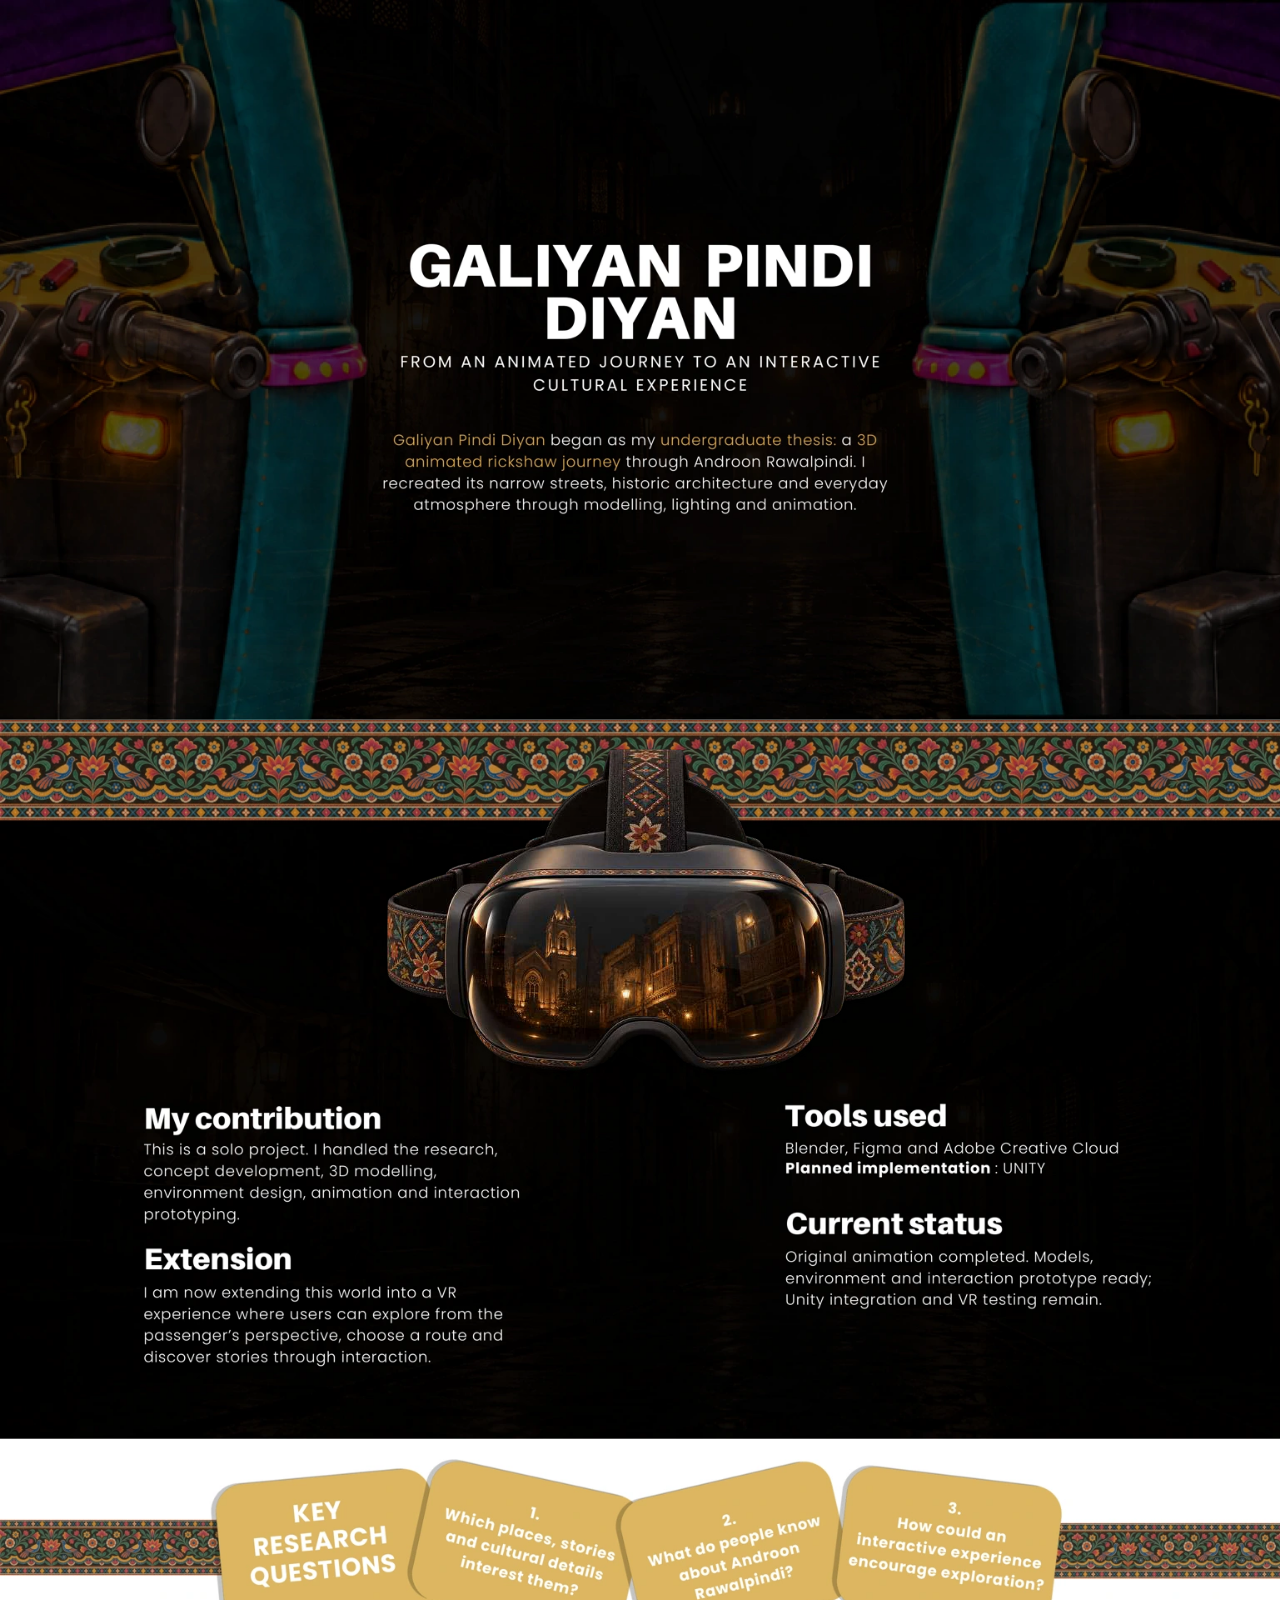
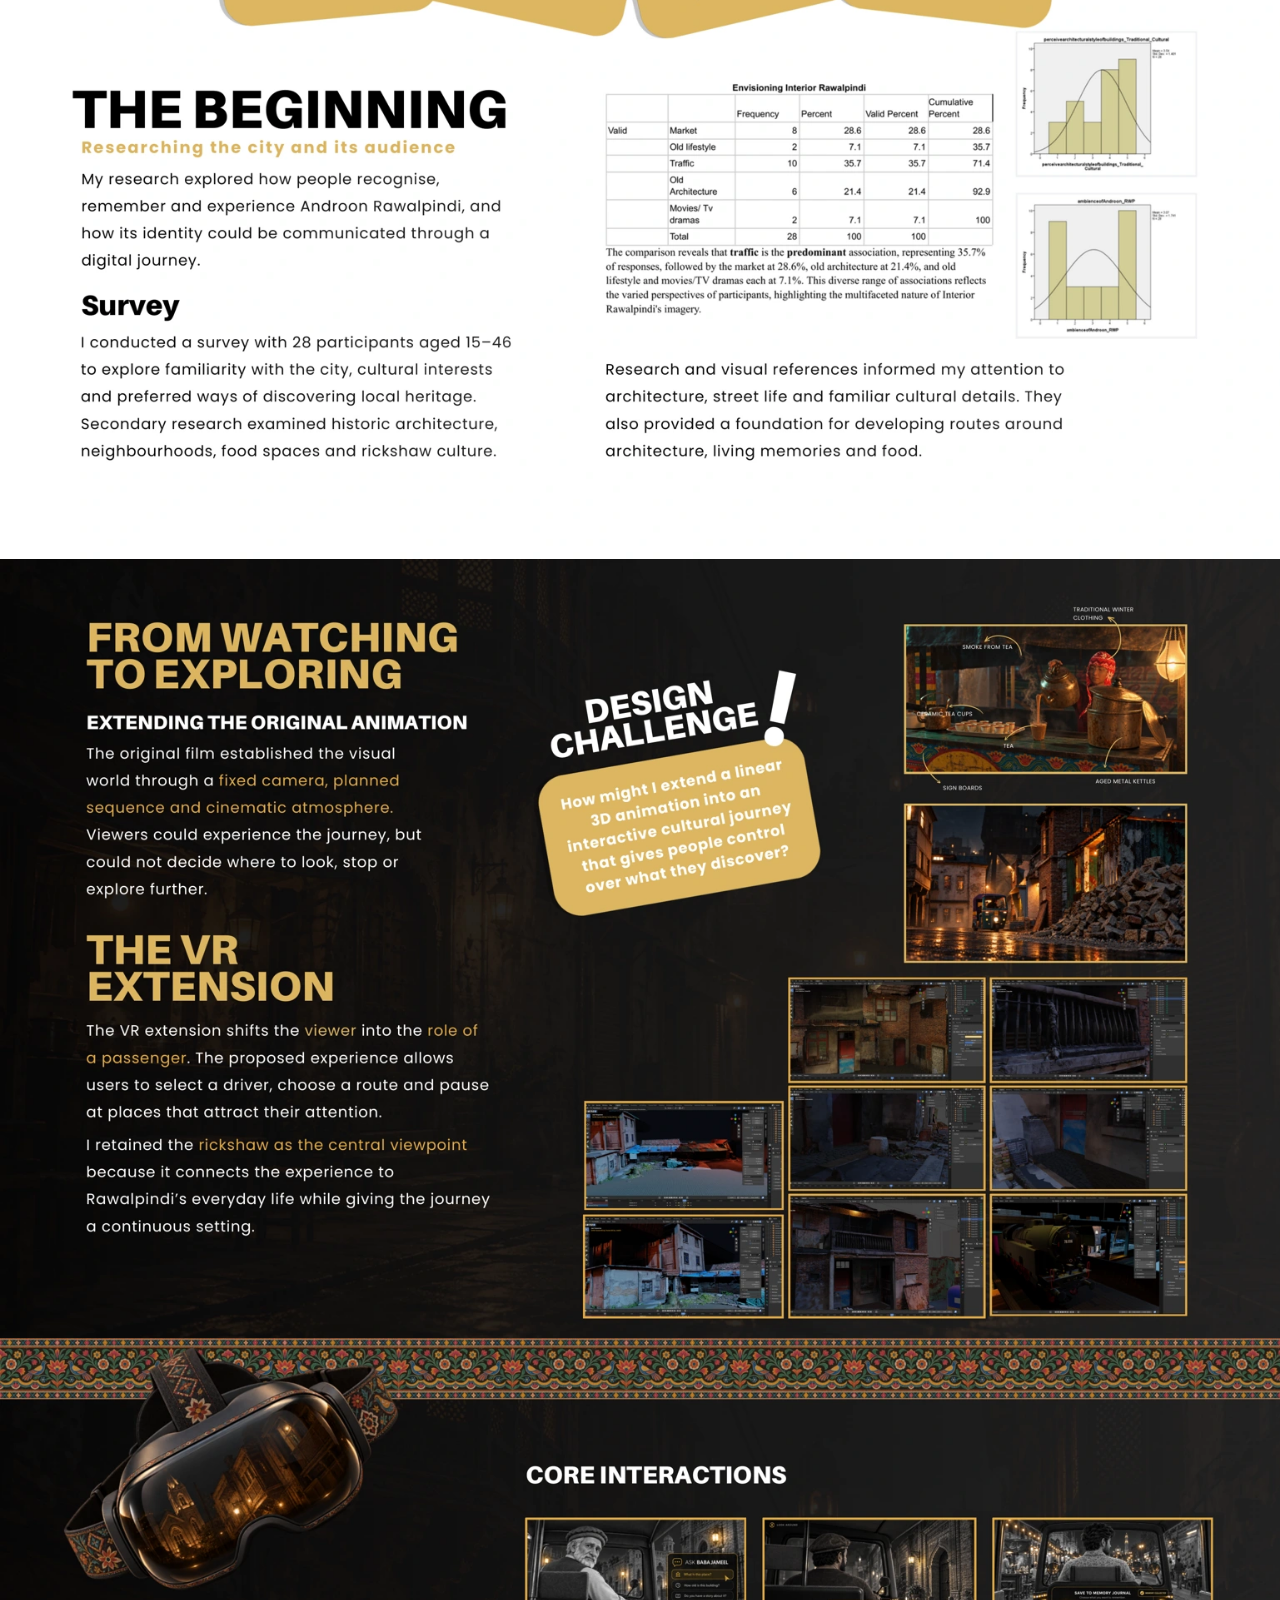
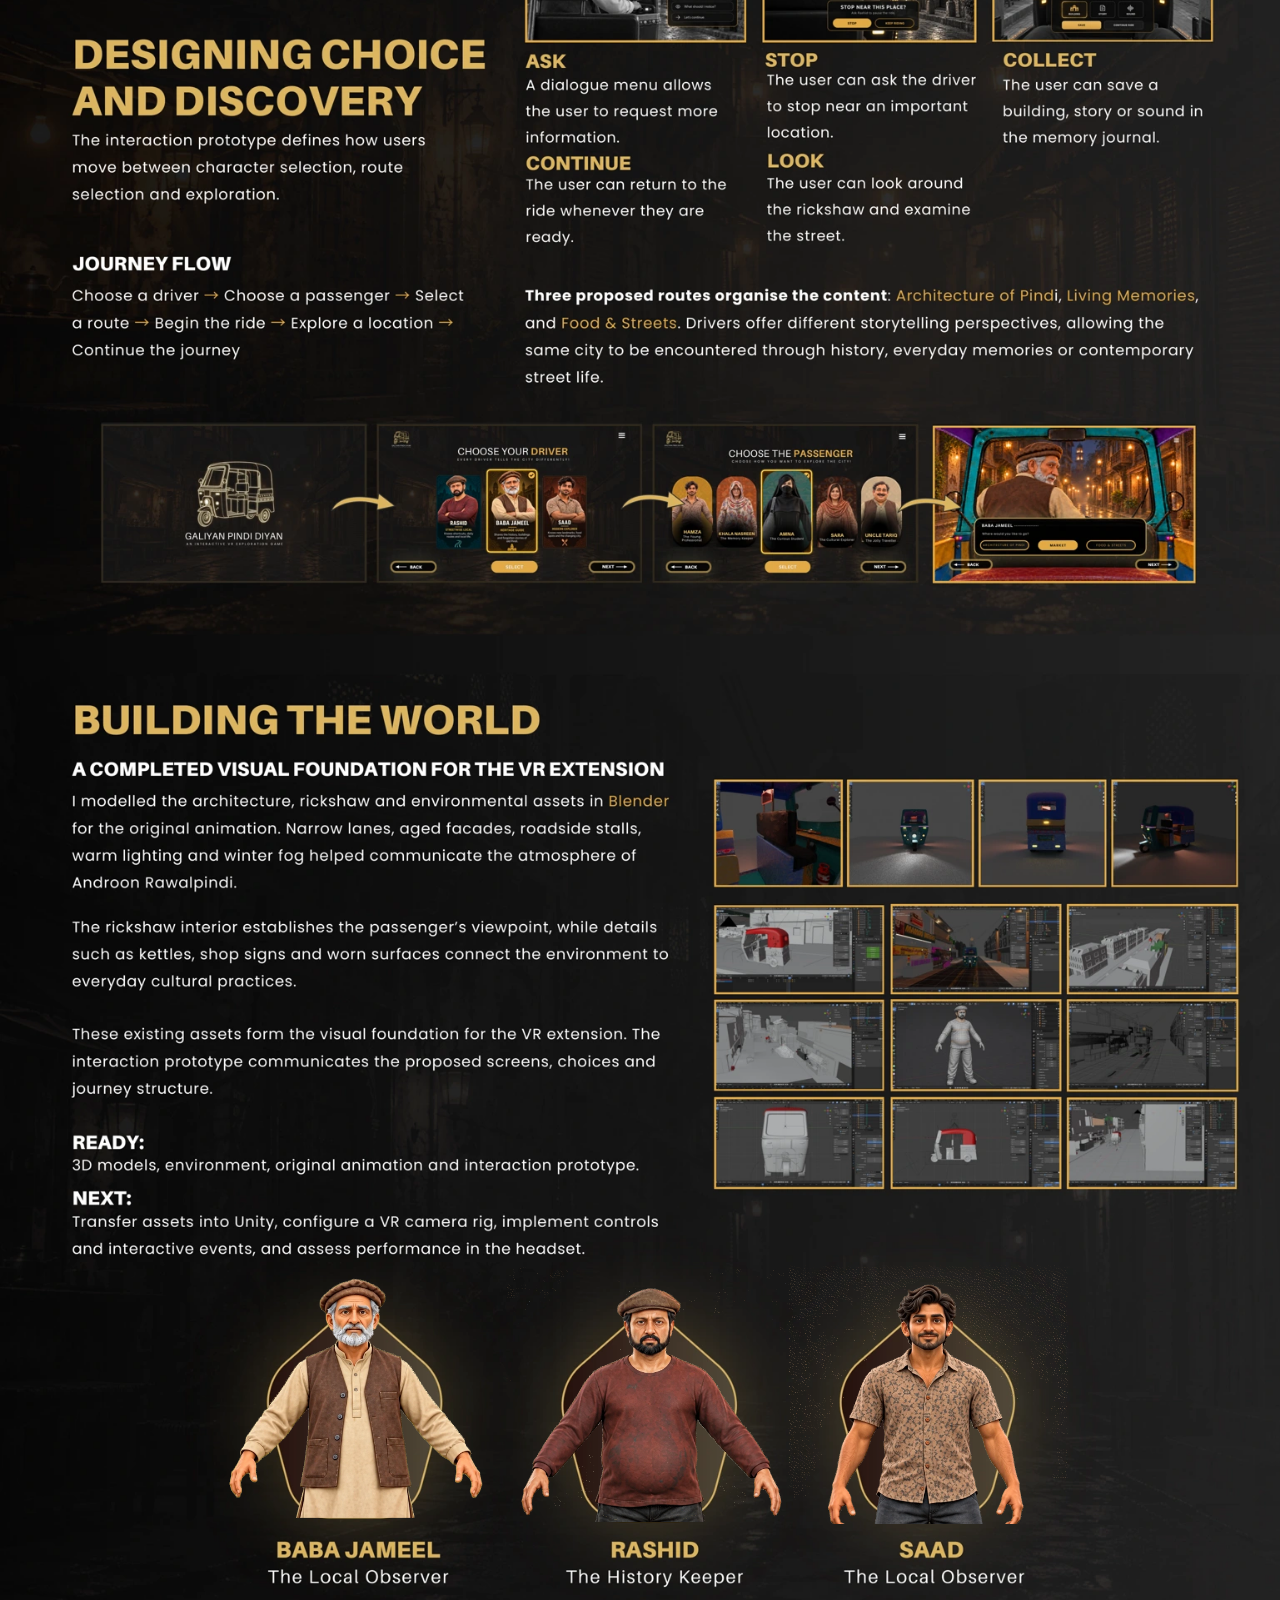
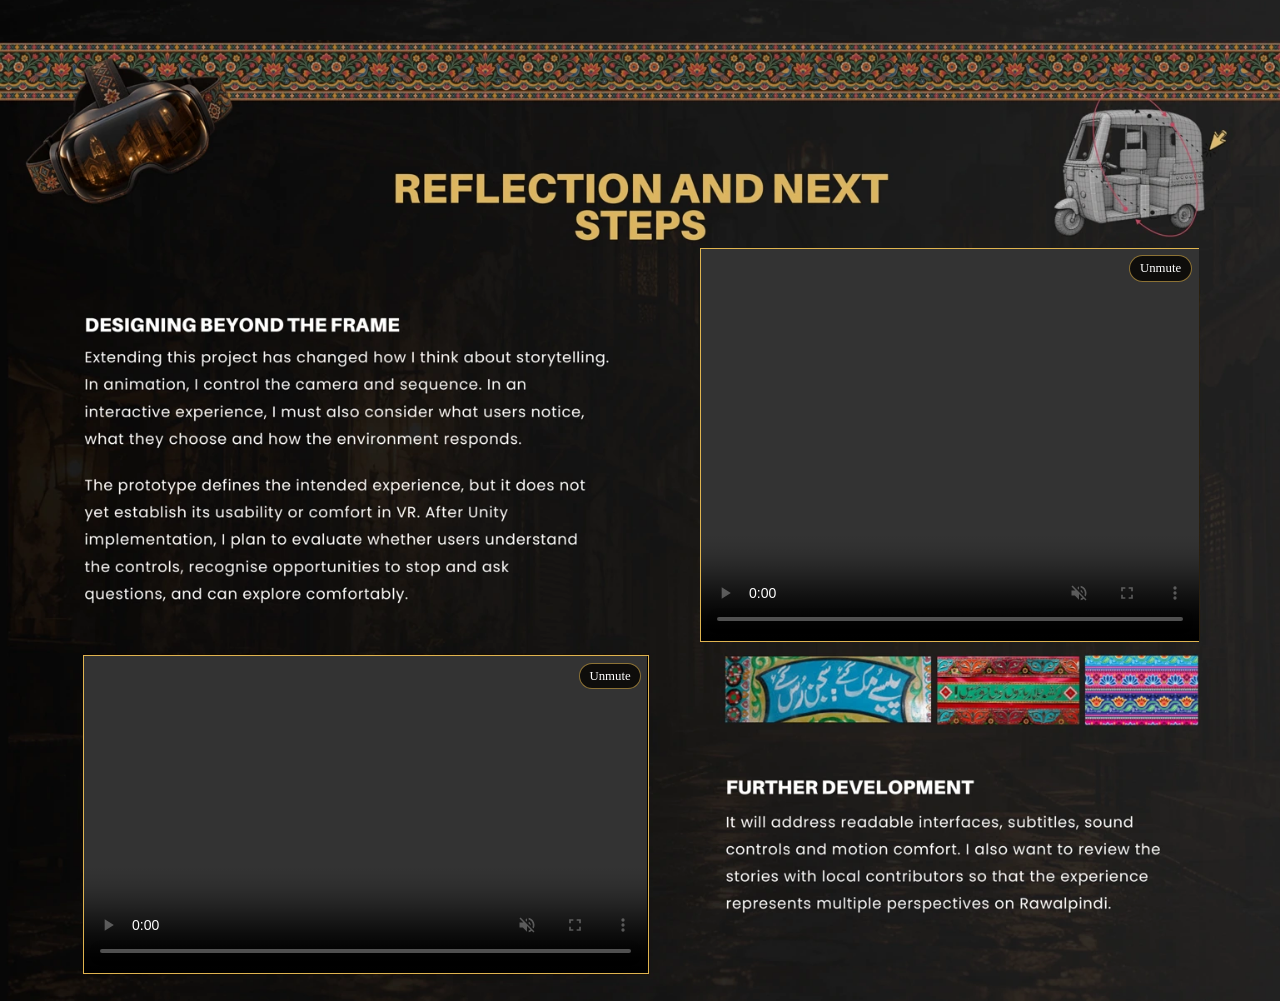
==== project01/index.html @ e5d1d08c "Add unlisted project01 presentation with animated drivers and videos" ====
<!DOCTYPE html>
<html lang="en"><head><meta charset="UTF-8"><meta name="viewport" content="width=device-width, initial-scale=1"><meta name="robots" content="noindex, nofollow"><title>Galiyan Pindi Diyan | Malaika Maqsood</title><link rel="icon" type="image/svg+xml" href="../assets/images/favicon.svg"><link rel="stylesheet" href="../assets/css/base.css"><link rel="stylesheet" href="index.css?v=1"></head><body>
<main class="pdf-layout" aria-label="Galiyan Pindi Diyan project">
<section class="pdf-panel panel-1" aria-label="Galiyan Pindi Diyan"><p class="sr-only">GALIYAN PINDI DIYAN Galiyan Pindi Diyan began as my undergraduate thesis: a 3D animated rickshaw journey through Androon Rawalpindi. I recreated its narrow streets, historic architecture and everyday atmosphere through modelling, lighting and animation. FROM AN ANIMATED JOURNEY TO AN INTERACTIVE CULTURAL EXPERIENCE</p><button class="pdf-panel__zoom" type="button" data-enlarge aria-label="Enlarge slide 1: Galiyan Pindi Diyan"><img src="../assets/images/project01/hd-layout/slide-01.webp" srcset="../assets/images/project01/hd-layout/slide-01.webp 1537w, ../assets/images/project01/hd-layout/slide-01-hd.webp 3074w" sizes="100vw" width="1537" height="864" alt="Galiyan Pindi Diyan" loading="eager"></button></section>
<section class="pdf-panel panel-2" aria-label="Extending the world into VR"><p class="sr-only">I am now extending this world into a VR experience where users can explore from the passenger’s perspective, choose a route and discover stories through interaction. Original animation completed. Models, environment and interaction prototype ready; Unity integration and VR testing remain. Blender, Figma and Adobe Creative Cloud Planned implementation : UNITY This is a solo project. I handled the research, concept development, 3D modelling, environment design, animation and interaction prototyping. Extension Tools used Current status My contribution</p><button class="pdf-panel__zoom" type="button" data-enlarge aria-label="Enlarge slide 2: Extending the world into VR"><img src="../assets/images/project01/hd-layout/slide-02.webp" srcset="../assets/images/project01/hd-layout/slide-02.webp 1537w, ../assets/images/project01/hd-layout/slide-02-hd.webp 3074w" sizes="100vw" width="1537" height="864" alt="Extending the world into VR" loading="lazy"></button><img class="overview-glasses" src="../assets/images/androon-rawalpindi/vr-headset.webp" width="768" height="512" alt="" aria-hidden="true"></section>
<section class="pdf-panel panel-3" aria-label="Research and local identity"><p class="sr-only">My research explored how people recognise, remember and experience Androon Rawalpindi, and how its identity could be communicated through a digital journey. My research explored how people recognise, remember and experience Androon Rawalpindi, and how its identity could be communicated through a digital journey. My research explored how people recognise, remember and experience Androon Rawalpindi, and how its identity could be communicated through a digital journey. I conducted a survey with 28 participants aged 15–46 to explore familiarity with the city, cultural interests and preferred ways of discovering local heritage. Secondary research examined historic architecture, neighbourhoods, food spaces and rickshaw culture. I conducted a survey with 28 participants aged 15–46 to explore familiarity with the city, cultural interests and preferred ways of discovering local heritage. Secondary research examined historic architecture, neighbourhoods, food spaces and rickshaw culture. I conducted a survey with 28 participants aged 15–46 to explore familiarity with the city, cultural interests and preferred ways of discovering local heritage. Secondary research examined historic architecture, neighbourhoods, food spaces and rickshaw culture. Research and visual references informed my attention to architecture, street life and familiar cultural details. They also provided a foundation for developing routes around architecture, living memories and food. Research and visual references informed my attention to architecture, street life and familiar cultural details. They also provided a foundation for developing routes around architecture, living memories and food. Research and visual references informed my attention to architecture, street life and familiar cultural details. They also provided a foundation for developing routes around architecture, living memories and food. KEY RESEARCH QUESTIONS 1. Which places, stories and cultural details interest them? 2. What do people know about Androon Rawalpindi? 3. How could an interactive experience encourage exploration? THE BEGINNING Researching the city and its audience Survey</p><button class="pdf-panel__zoom" type="button" data-enlarge aria-label="Enlarge slide 3: Research and local identity"><img src="../assets/images/project01/hd-layout/slide-03.webp" srcset="../assets/images/project01/hd-layout/slide-03.webp 1537w, ../assets/images/project01/hd-layout/slide-03-hd.webp 3074w" sizes="100vw" width="1537" height="864" alt="Research and local identity" loading="lazy"></button></section>
<section class="pdf-panel panel-4" aria-label="From film to interaction"><p class="sr-only">The original film established the visual world through a fixed camera, planned sequence and cinematic atmosphere. Viewers could experience the journey, but could not decide where to look, stop or explore further. FROM WATCHING TO EXPLORING EXTENDING THE ORIGINAL ANIMATION THE VR EXTENSION The VR extension shifts the viewer into the role of a passenger. The proposed experience allows users to select a driver, choose a route and pause at places that attract their attention. I retained the rickshaw as the central viewpoint because it connects the experience to Rawalpindi’s everyday life while giving the journey a continuous setting. How might I extend a linear 3D animation into an interactive cultural journey that gives people control over what they discover? DESIGN CHALLENGE ! SMOKE FROM TEA SIGN BOARDS TEA CERAMIC TEA CUPS TRADITIONAL WINTER CLOTHING AGED METAL KETTLES</p><button class="pdf-panel__zoom" type="button" data-enlarge aria-label="Enlarge slide 4: From film to interaction"><img src="../assets/images/project01/hd-layout/slide-04.webp" srcset="../assets/images/project01/hd-layout/slide-04.webp 1537w, ../assets/images/project01/hd-layout/slide-04-hd.webp 3074w" sizes="100vw" width="1537" height="936" alt="From film to interaction" loading="lazy"></button></section>
<section class="pdf-panel panel-5" aria-label="Designing choice and discovery"><p class="sr-only">DESIGNING CHOICE AND DISCOVERY The interaction prototype defines how users move between character selection, route selection and exploration. Three proposed routes organise the content: Architecture of Pindi, Living Memories, and Food &amp; Streets. Drivers offer different storytelling perspectives, allowing the same city to be encountered through history, everyday memories or contemporary street life. Choose a driver → Choose a passenger → Select a route → Begin the ride → Explore a location → Continue the journey JOURNEY FLOW CORE INTERACTIONS LOOK LOOK STOP STOP ASK ASK CONTINUE CONTINUE COLLECT COLLECT The user can look around the rickshaw and examine the street. The user can ask the driver to stop near an important location. A dialogue menu allows the user to request more information. The user can return to the ride whenever they are ready. The user can save a building, story or sound in the memory journal. BACK BACK GALIYAN PINDI DIYAN GALIYAN PINDI DIYAN A N I N T E R A C T I V E V R E X P L O R A T I O N G A M E HAMZA HAMZA KHALA NASREEN KHALA NASREEN AMNA AMNA SARA SARA UNCLE TARIQ UNCLE TARIQ The Young Professional The Memory Keeper The Curious Student The Cultural Explorer The Jolly Traveller BACK BACK NEXT NEXT GALIYAN PINDI DIYAN GALIYAN PINDI DIYAN A N I N T E R A C T I V E V R E X P L O R A T I O N G A M E GALIYAN PINDI DIYAN GALIYAN PINDI DIYAN A N I N T E R A C T I V E V R E X P L O R A T I O N G A M E NEXT NEXT SELECT SELECT CHOOSE YOUR DRIVER CHOOSE YOUR DRIVER E V E R Y D R I V E R T E L L S T H E C I T Y D I F F E R E N T L Y ! SELECT SELECT CHOOSE THE PASSENGER CHOOSE THE PASSENGER C H O O S E H O W Y O U W A N T T O E X P L O R E T H E C I T Y ! Where would you like to go? Where would you like to go? A R C H I T E C T U R E O F P I N D I M A R K E T M A R K E T M A R K E T F O O D &amp; S T R E E T S BABA JAMEEL ---------------- BABA JAMEEL ---------------- BACK BACK NEXT NEXT</p><button class="pdf-panel__zoom" type="button" data-enlarge aria-label="Enlarge slide 5: Designing choice and discovery"><img src="../assets/images/project01/hd-layout/slide-05.webp" srcset="../assets/images/project01/hd-layout/slide-05.webp 1537w, ../assets/images/project01/hd-layout/slide-05-hd.webp 3074w" sizes="100vw" width="1537" height="1078" alt="Designing choice and discovery" loading="lazy"></button></section>
<section class="pdf-panel panel-6" aria-label="Building the world and meeting the drivers"><p class="sr-only">BUILDING THE WORLD I modelled the architecture, rickshaw and environmental assets in Blender for the original animation. Narrow lanes, aged facades, roadside stalls, warm lighting and winter fog helped communicate the atmosphere of Androon Rawalpindi. The rickshaw interior establishes the passenger’s viewpoint, while details such as kettles, shop signs and worn surfaces connect the environment to everyday cultural practices. These existing assets form the visual foundation for the VR extension. The interaction prototype communicates the proposed screens, choices and journey structure. 3D models, environment, original animation and interaction prototype. Transfer assets into Unity, configure a VR camera rig, implement controls and interactive events, and assess performance in the headset. A COMPLETED VISUAL FOUNDATION FOR THE VR EXTENSION READY: NEXT: RASHID RASHID BABA JAMEEL BABA JAMEEL SAAD SAAD The Local Observer The History Keeper The Local Observer</p><button class="pdf-panel__zoom" type="button" data-enlarge aria-label="Enlarge slide 6: Building the world and meeting the drivers"><img src="../assets/images/project01/hd-layout/slide-06.webp" srcset="../assets/images/project01/hd-layout/slide-06.webp 1537w, ../assets/images/project01/hd-layout/slide-06-hd.webp 3074w" sizes="100vw" width="1537" height="1206" alt="Building the world and meeting the drivers" loading="lazy"></button><img class="driver-animation driver-animation--baba" src="../assets/images/androon-rawalpindi/drivers/baba.webp" width="1020" height="989" alt="Baba animated driver" loading="lazy"><img class="driver-animation driver-animation--rashid" src="../assets/images/androon-rawalpindi/drivers/rashid.webp" width="1020" height="989" alt="Rashid animated driver" loading="lazy"><img class="driver-animation driver-animation--saad" src="../assets/images/androon-rawalpindi/drivers/saad.webp" width="1020" height="989" alt="Saad animated driver" loading="lazy"></section>
<section class="pdf-panel panel-7" aria-label="Reflection and next steps"><p class="sr-only">REFLECTION AND NEXT STEPS Extending this project has changed how I think about storytelling. In animation, I control the camera and sequence. In an interactive experience, I must also consider what users notice, what they choose and how the environment responds. The prototype defines the intended experience, but it does not yet establish its usability or comfort in VR. After Unity implementation, I plan to evaluate whether users understand the controls, recognise opportunities to stop and ask questions, and can explore comfortably. It will address readable interfaces, subtitles, sound controls and motion comfort. I also want to review the stories with local contributors so that the experience represents multiple perspectives on Rawalpindi. DESIGNING BEYOND THE FRAME FURTHER DEVELOPMENT</p><button class="pdf-panel__zoom" type="button" data-enlarge aria-label="Enlarge slide 7: Reflection and next steps"><img src="../assets/images/project01/hd-layout/slide-07.webp" srcset="../assets/images/project01/hd-layout/slide-07.webp 1537w, ../assets/images/project01/hd-layout/slide-07-hd.webp 3074w" sizes="100vw" width="1537" height="1154" alt="Reflection and next steps" loading="lazy"></button><div class="project-video project-video--intro"><video id="vr-intro-video" autoplay loop muted playsinline controls controlslist="nodownload" preload="metadata" aria-label="VR introduction"><source src="../assets/videos/intro-vr-updated.mp4" type="video/mp4"></video><button class="video-sound-toggle" type="button" aria-label="Unmute VR introduction">Unmute</button></div><div class="project-video project-video--rickshaw"><video id="rickshaw-tour-video" autoplay loop muted playsinline controls controlslist="nodownload" preload="metadata" aria-label="Rickshaw tour"><source src="../assets/videos/rickshaw-tour.mp4" type="video/mp4"></video><button class="video-sound-toggle" type="button" aria-label="Unmute Rickshaw tour">Unmute</button></div></section>
</main><dialog class="project-viewer" aria-label="Enlarged project slide"><button class="project-viewer__close" type="button" aria-label="Close enlarged slide">×</button><div class="project-viewer__content"></div></dialog><script src="project.js?v=1"></script></body></html>
---- project01/index.css ----
body { margin: 0; background: #0b0a08; color: #fff; }
.pdf-layout { width: 100%; }
.pdf-panel { position: relative; width: 100%; line-height: 0; overflow: hidden; }
.pdf-panel__zoom { display: block; width: 100%; padding: 0; border: 0; background: transparent; cursor: zoom-in; }
.pdf-panel__zoom img, .pdf-panel > img:first-child { display: block; width: 100%; height: auto; }
.sr-only { position: absolute; width: 1px; height: 1px; overflow: hidden; clip-path: inset(50%); }
:focus-visible { outline: 3px solid #dfb450; outline-offset: -4px; }
.overview-glasses { position: absolute; left: 28.403%; top: 1.98%; width: 44.143%; height: auto; transform-origin: center; animation: gentle-sway 20s ease-in-out infinite; pointer-events: none; }
@keyframes gentle-sway { 0%,100% { transform: rotate(-10deg); } 50% { transform: rotate(10deg); } }
.driver-animation { position: absolute; height: auto; pointer-events: none; }
.driver-animation--baba { left: 17.198%; top: 61.244%; width: 21.523%; }
.driver-animation--rashid { left: 39.424%; top: 60.336%; width: 22.55%; }
.driver-animation--saad { left: 61.464%; top: 61.244%; width: 21.962%; }
.project-video { position: absolute; line-height: normal; }
.project-video--intro { left: 6.598%; top: 64.117%; width: 44.002%; height: 32.976%; }
.project-video--rickshaw { left: 54.739%; top: 21.737%; width: 38.868%; height: 40.78%; }
.project-video video { display: block; width: 100%; height: 100%; object-fit: cover; background: #000; }
.video-sound-toggle { position: absolute; top: .4rem; right: .4rem; padding: .3rem .6rem; border: 1px solid #dfb45099; border-radius: 1.5rem; background: #0b0a08e8; color: #fff; font: inherit; font-size: clamp(.55rem, 1vw, .8rem); cursor: pointer; }
.project-viewer { width: 96vw; max-width: 1600px; max-height: 96svh; border: 1px solid #dfb45066; border-radius: .5rem; padding: 3rem .75rem .75rem; margin: auto; background: #0b0a08; color: #fff; }
.project-viewer::backdrop { background: #000e; }
.project-viewer__content { width: min(100%, calc(85svh * var(--slide-ratio))); margin: auto; }
.project-viewer__close { position: absolute; right: .5rem; top: .3rem; width: 2.2rem; height: 2.2rem; font-size: 1.8rem; background: transparent; color: #fff; border: 1px solid #dfb45099; border-radius: 50%; cursor: pointer; }
body:has(.project-viewer[open]) { overflow: hidden; }
@media(prefers-reduced-motion:reduce) { .overview-glasses { animation: none; } }
.project-video { outline: 1px solid #dfb450; }
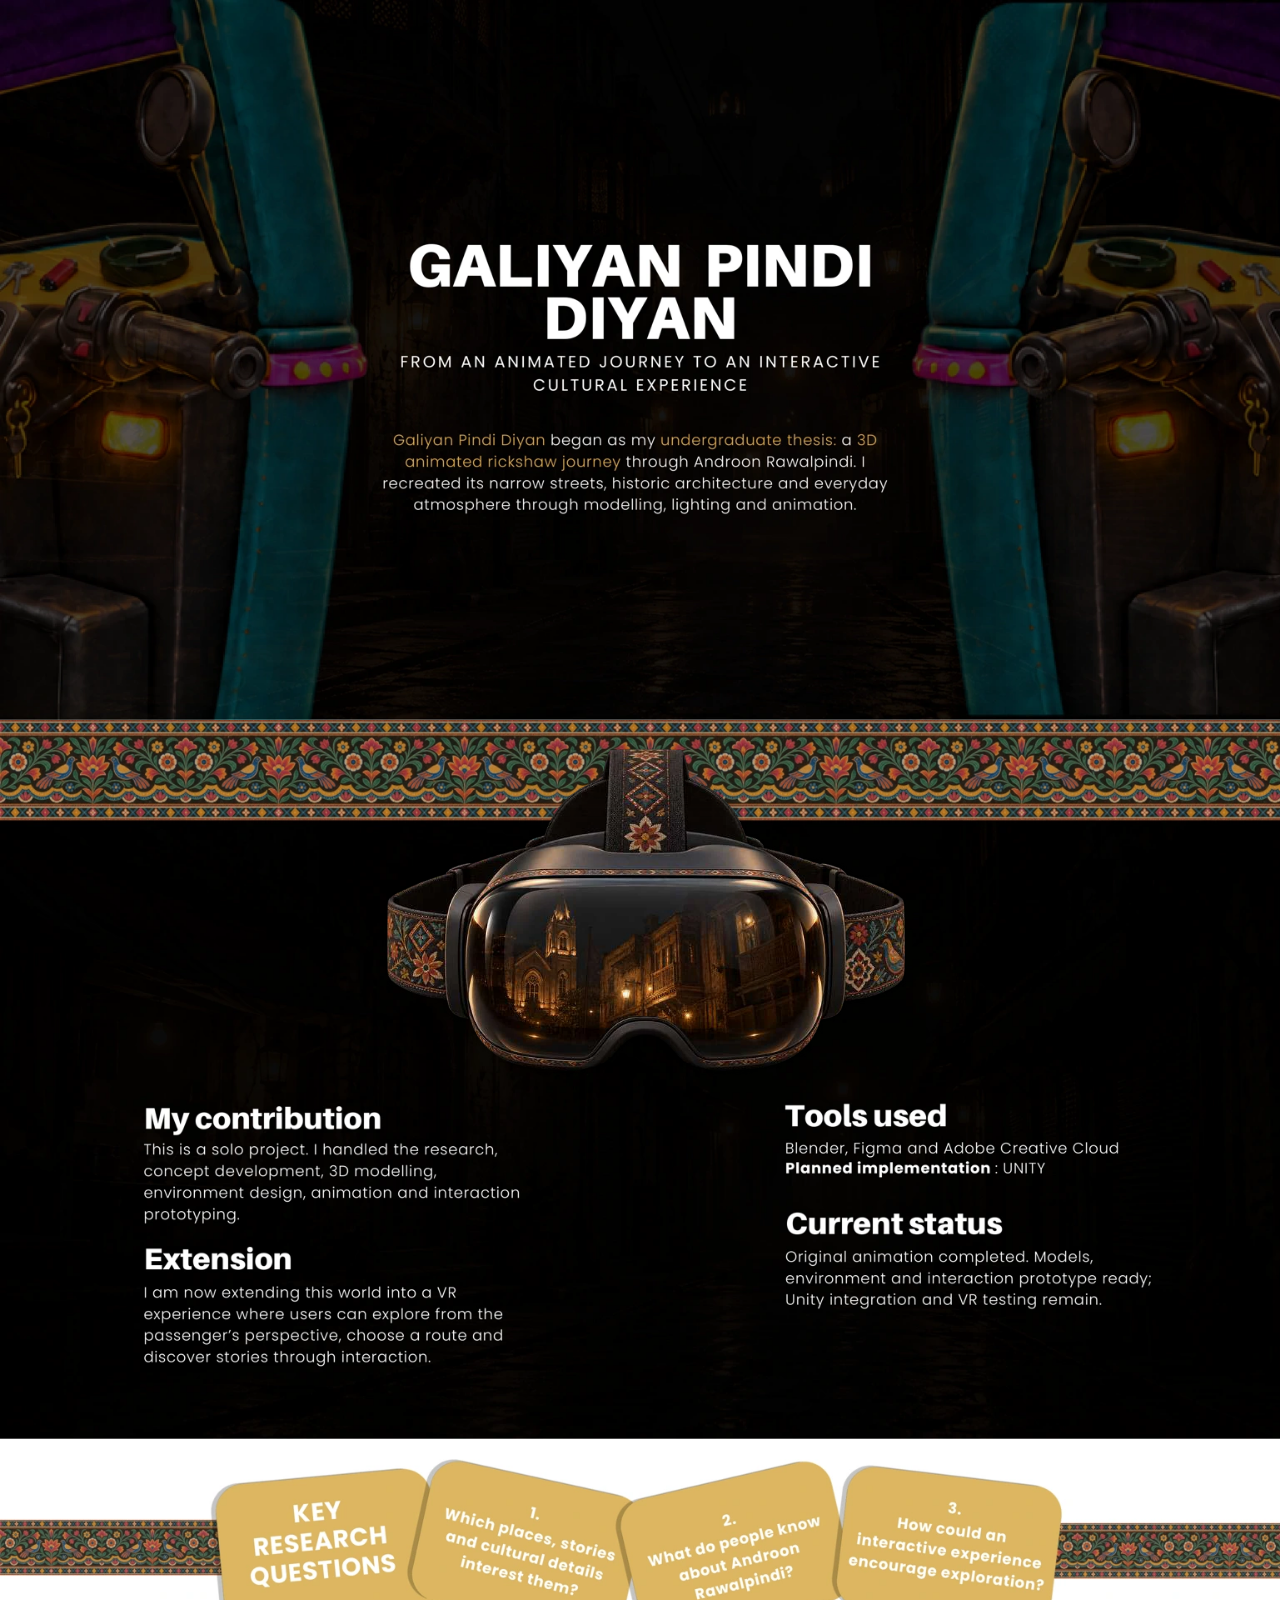
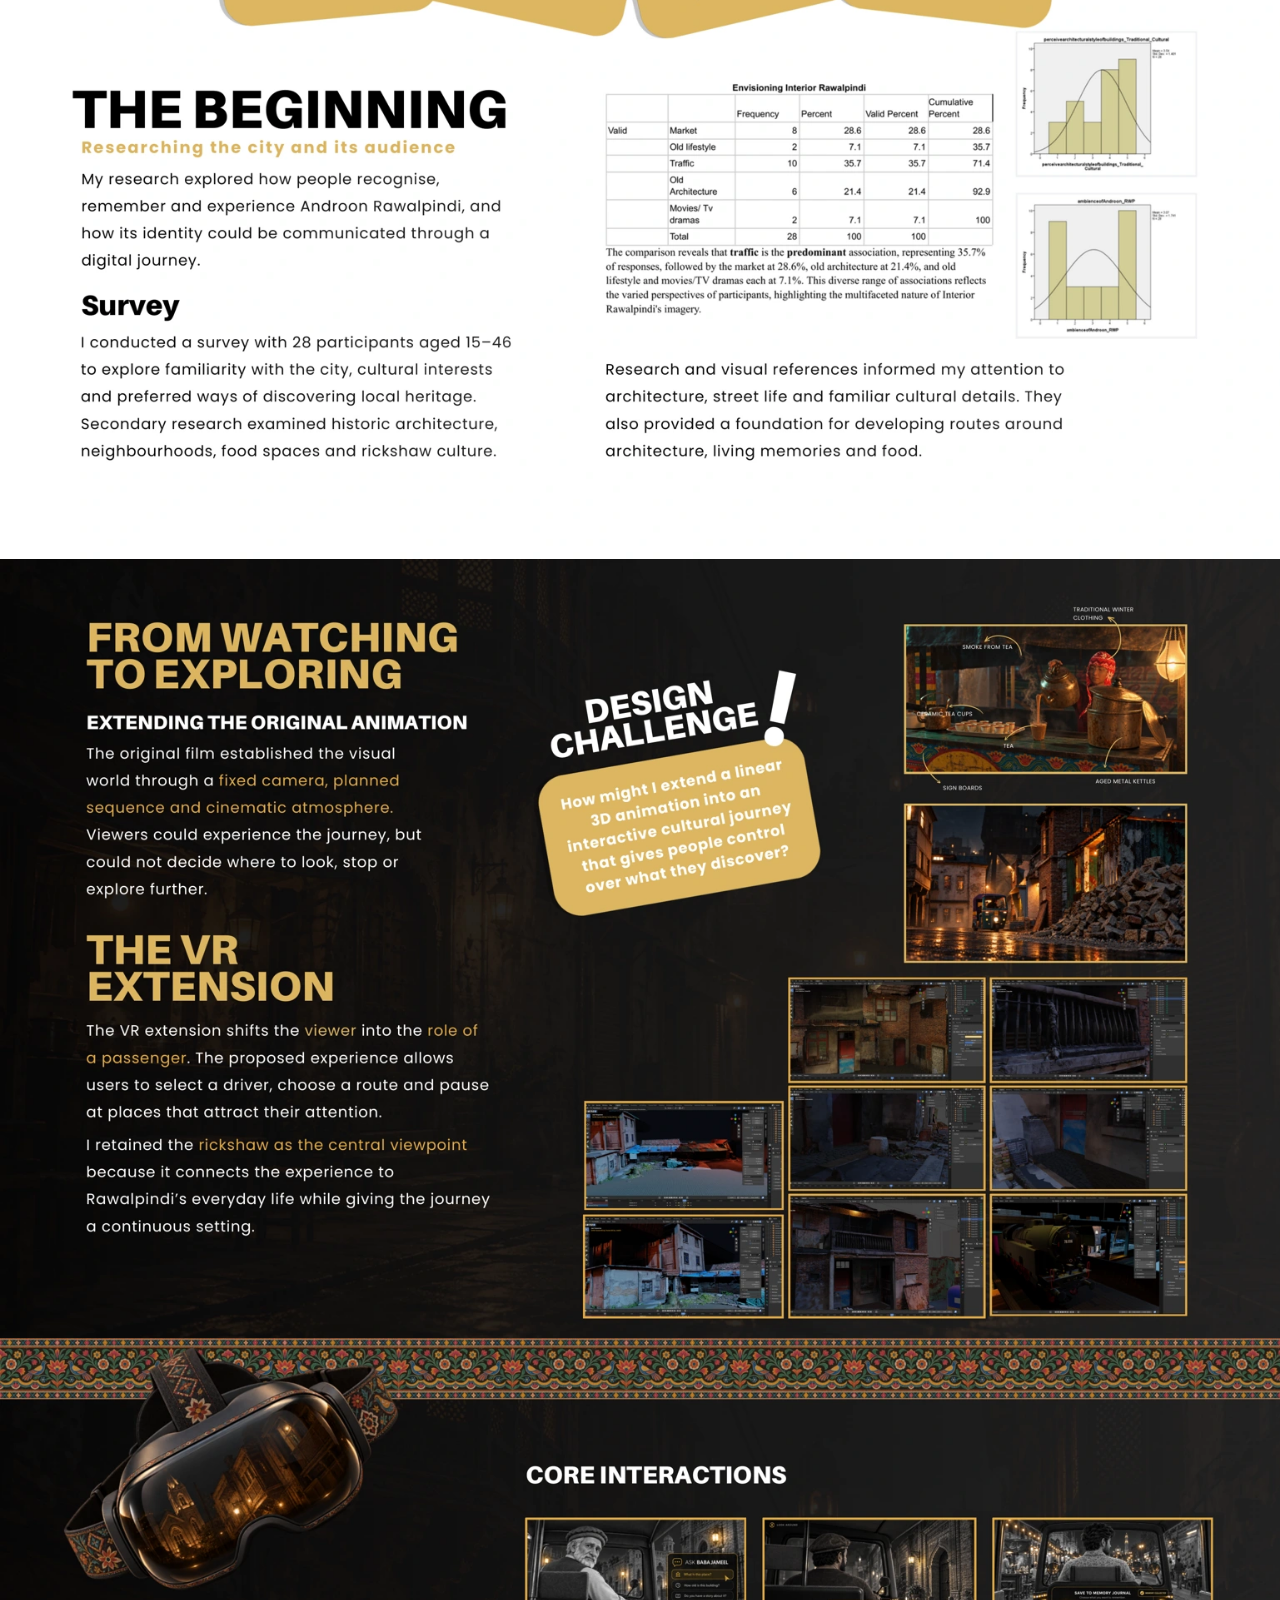
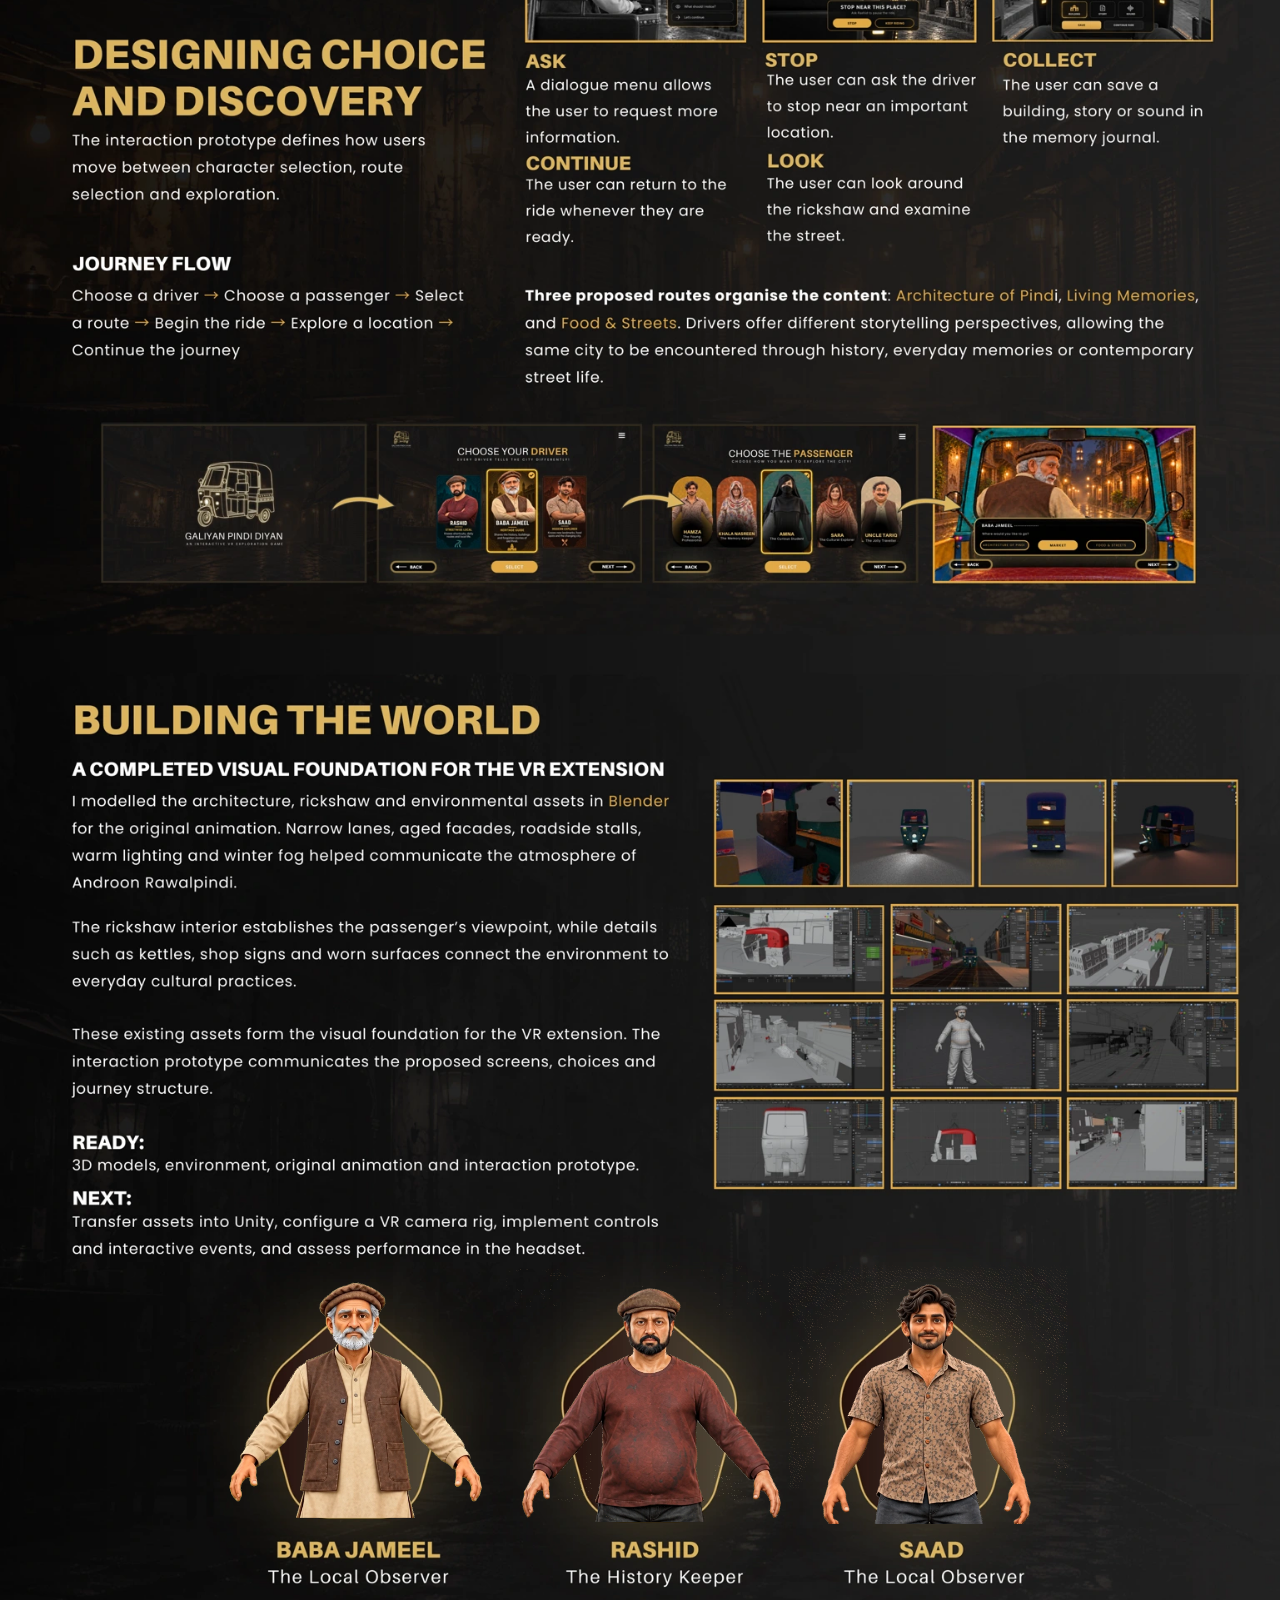
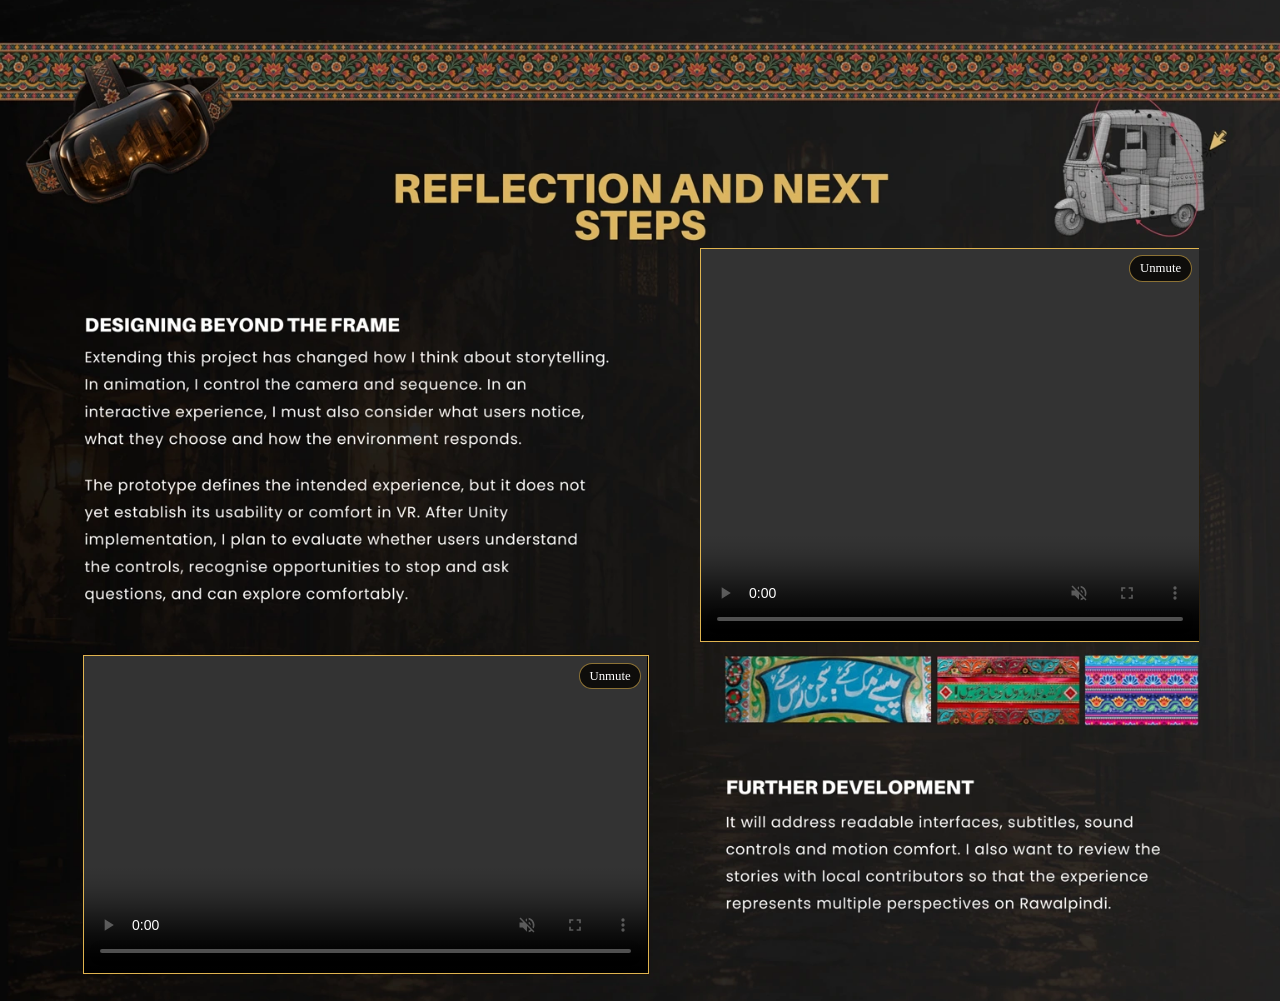
==== commit 1462b4eb: "Add standalone Project03 and remove zoom from all project detail pages" ====
--- a/project01/index.html
+++ b/project01/index.html
@@ -1,11 +1,11 @@
 <!DOCTYPE html>
-<html lang="en"><head><meta charset="UTF-8"><meta name="viewport" content="width=device-width, initial-scale=1"><meta name="robots" content="noindex, nofollow"><title>Galiyan Pindi Diyan | Malaika Maqsood</title><link rel="icon" type="image/svg+xml" href="../assets/images/favicon.svg"><link rel="stylesheet" href="../assets/css/base.css"><link rel="stylesheet" href="index.css?v=1"></head><body>
+<html lang="en"><head><meta charset="UTF-8"><meta name="viewport" content="width=device-width, initial-scale=1"><meta name="robots" content="noindex, nofollow"><title>Galiyan Pindi Diyan | Malaika Maqsood</title><link rel="icon" type="image/svg+xml" href="../assets/images/favicon.svg"><link rel="stylesheet" href="../assets/css/base.css"><link rel="stylesheet" href="index.css?v=nozoom-1"></head><body>
 <main class="pdf-layout" aria-label="Galiyan Pindi Diyan project">
-<section class="pdf-panel panel-1" aria-label="Galiyan Pindi Diyan"><p class="sr-only">GALIYAN PINDI DIYAN Galiyan Pindi Diyan began as my undergraduate thesis: a 3D animated rickshaw journey through Androon Rawalpindi. I recreated its narrow streets, historic architecture and everyday atmosphere through modelling, lighting and animation. FROM AN ANIMATED JOURNEY TO AN INTERACTIVE CULTURAL EXPERIENCE</p><button class="pdf-panel__zoom" type="button" data-enlarge aria-label="Enlarge slide 1: Galiyan Pindi Diyan"><img src="../assets/images/project01/hd-layout/slide-01.webp" srcset="../assets/images/project01/hd-layout/slide-01.webp 1537w, ../assets/images/project01/hd-layout/slide-01-hd.webp 3074w" sizes="100vw" width="1537" height="864" alt="Galiyan Pindi Diyan" loading="eager"></button></section>
-<section class="pdf-panel panel-2" aria-label="Extending the world into VR"><p class="sr-only">I am now extending this world into a VR experience where users can explore from the passenger’s perspective, choose a route and discover stories through interaction. Original animation completed. Models, environment and interaction prototype ready; Unity integration and VR testing remain. Blender, Figma and Adobe Creative Cloud Planned implementation : UNITY This is a solo project. I handled the research, concept development, 3D modelling, environment design, animation and interaction prototyping. Extension Tools used Current status My contribution</p><button class="pdf-panel__zoom" type="button" data-enlarge aria-label="Enlarge slide 2: Extending the world into VR"><img src="../assets/images/project01/hd-layout/slide-02.webp" srcset="../assets/images/project01/hd-layout/slide-02.webp 1537w, ../assets/images/project01/hd-layout/slide-02-hd.webp 3074w" sizes="100vw" width="1537" height="864" alt="Extending the world into VR" loading="lazy"></button><img class="overview-glasses" src="../assets/images/androon-rawalpindi/vr-headset.webp" width="768" height="512" alt="" aria-hidden="true"></section>
-<section class="pdf-panel panel-3" aria-label="Research and local identity"><p class="sr-only">My research explored how people recognise, remember and experience Androon Rawalpindi, and how its identity could be communicated through a digital journey. My research explored how people recognise, remember and experience Androon Rawalpindi, and how its identity could be communicated through a digital journey. My research explored how people recognise, remember and experience Androon Rawalpindi, and how its identity could be communicated through a digital journey. I conducted a survey with 28 participants aged 15–46 to explore familiarity with the city, cultural interests and preferred ways of discovering local heritage. Secondary research examined historic architecture, neighbourhoods, food spaces and rickshaw culture. I conducted a survey with 28 participants aged 15–46 to explore familiarity with the city, cultural interests and preferred ways of discovering local heritage. Secondary research examined historic architecture, neighbourhoods, food spaces and rickshaw culture. I conducted a survey with 28 participants aged 15–46 to explore familiarity with the city, cultural interests and preferred ways of discovering local heritage. Secondary research examined historic architecture, neighbourhoods, food spaces and rickshaw culture. Research and visual references informed my attention to architecture, street life and familiar cultural details. They also provided a foundation for developing routes around architecture, living memories and food. Research and visual references informed my attention to architecture, street life and familiar cultural details. They also provided a foundation for developing routes around architecture, living memories and food. Research and visual references informed my attention to architecture, street life and familiar cultural details. They also provided a foundation for developing routes around architecture, living memories and food. KEY RESEARCH QUESTIONS 1. Which places, stories and cultural details interest them? 2. What do people know about Androon Rawalpindi? 3. How could an interactive experience encourage exploration? THE BEGINNING Researching the city and its audience Survey</p><button class="pdf-panel__zoom" type="button" data-enlarge aria-label="Enlarge slide 3: Research and local identity"><img src="../assets/images/project01/hd-layout/slide-03.webp" srcset="../assets/images/project01/hd-layout/slide-03.webp 1537w, ../assets/images/project01/hd-layout/slide-03-hd.webp 3074w" sizes="100vw" width="1537" height="864" alt="Research and local identity" loading="lazy"></button></section>
-<section class="pdf-panel panel-4" aria-label="From film to interaction"><p class="sr-only">The original film established the visual world through a fixed camera, planned sequence and cinematic atmosphere. Viewers could experience the journey, but could not decide where to look, stop or explore further. FROM WATCHING TO EXPLORING EXTENDING THE ORIGINAL ANIMATION THE VR EXTENSION The VR extension shifts the viewer into the role of a passenger. The proposed experience allows users to select a driver, choose a route and pause at places that attract their attention. I retained the rickshaw as the central viewpoint because it connects the experience to Rawalpindi’s everyday life while giving the journey a continuous setting. How might I extend a linear 3D animation into an interactive cultural journey that gives people control over what they discover? DESIGN CHALLENGE ! SMOKE FROM TEA SIGN BOARDS TEA CERAMIC TEA CUPS TRADITIONAL WINTER CLOTHING AGED METAL KETTLES</p><button class="pdf-panel__zoom" type="button" data-enlarge aria-label="Enlarge slide 4: From film to interaction"><img src="../assets/images/project01/hd-layout/slide-04.webp" srcset="../assets/images/project01/hd-layout/slide-04.webp 1537w, ../assets/images/project01/hd-layout/slide-04-hd.webp 3074w" sizes="100vw" width="1537" height="936" alt="From film to interaction" loading="lazy"></button></section>
-<section class="pdf-panel panel-5" aria-label="Designing choice and discovery"><p class="sr-only">DESIGNING CHOICE AND DISCOVERY The interaction prototype defines how users move between character selection, route selection and exploration. Three proposed routes organise the content: Architecture of Pindi, Living Memories, and Food &amp; Streets. Drivers offer different storytelling perspectives, allowing the same city to be encountered through history, everyday memories or contemporary street life. Choose a driver → Choose a passenger → Select a route → Begin the ride → Explore a location → Continue the journey JOURNEY FLOW CORE INTERACTIONS LOOK LOOK STOP STOP ASK ASK CONTINUE CONTINUE COLLECT COLLECT The user can look around the rickshaw and examine the street. The user can ask the driver to stop near an important location. A dialogue menu allows the user to request more information. The user can return to the ride whenever they are ready. The user can save a building, story or sound in the memory journal. BACK BACK GALIYAN PINDI DIYAN GALIYAN PINDI DIYAN A N I N T E R A C T I V E V R E X P L O R A T I O N G A M E HAMZA HAMZA KHALA NASREEN KHALA NASREEN AMNA AMNA SARA SARA UNCLE TARIQ UNCLE TARIQ The Young Professional The Memory Keeper The Curious Student The Cultural Explorer The Jolly Traveller BACK BACK NEXT NEXT GALIYAN PINDI DIYAN GALIYAN PINDI DIYAN A N I N T E R A C T I V E V R E X P L O R A T I O N G A M E GALIYAN PINDI DIYAN GALIYAN PINDI DIYAN A N I N T E R A C T I V E V R E X P L O R A T I O N G A M E NEXT NEXT SELECT SELECT CHOOSE YOUR DRIVER CHOOSE YOUR DRIVER E V E R Y D R I V E R T E L L S T H E C I T Y D I F F E R E N T L Y ! SELECT SELECT CHOOSE THE PASSENGER CHOOSE THE PASSENGER C H O O S E H O W Y O U W A N T T O E X P L O R E T H E C I T Y ! Where would you like to go? Where would you like to go? A R C H I T E C T U R E O F P I N D I M A R K E T M A R K E T M A R K E T F O O D &amp; S T R E E T S BABA JAMEEL ---------------- BABA JAMEEL ---------------- BACK BACK NEXT NEXT</p><button class="pdf-panel__zoom" type="button" data-enlarge aria-label="Enlarge slide 5: Designing choice and discovery"><img src="../assets/images/project01/hd-layout/slide-05.webp" srcset="../assets/images/project01/hd-layout/slide-05.webp 1537w, ../assets/images/project01/hd-layout/slide-05-hd.webp 3074w" sizes="100vw" width="1537" height="1078" alt="Designing choice and discovery" loading="lazy"></button></section>
-<section class="pdf-panel panel-6" aria-label="Building the world and meeting the drivers"><p class="sr-only">BUILDING THE WORLD I modelled the architecture, rickshaw and environmental assets in Blender for the original animation. Narrow lanes, aged facades, roadside stalls, warm lighting and winter fog helped communicate the atmosphere of Androon Rawalpindi. The rickshaw interior establishes the passenger’s viewpoint, while details such as kettles, shop signs and worn surfaces connect the environment to everyday cultural practices. These existing assets form the visual foundation for the VR extension. The interaction prototype communicates the proposed screens, choices and journey structure. 3D models, environment, original animation and interaction prototype. Transfer assets into Unity, configure a VR camera rig, implement controls and interactive events, and assess performance in the headset. A COMPLETED VISUAL FOUNDATION FOR THE VR EXTENSION READY: NEXT: RASHID RASHID BABA JAMEEL BABA JAMEEL SAAD SAAD The Local Observer The History Keeper The Local Observer</p><button class="pdf-panel__zoom" type="button" data-enlarge aria-label="Enlarge slide 6: Building the world and meeting the drivers"><img src="../assets/images/project01/hd-layout/slide-06.webp" srcset="../assets/images/project01/hd-layout/slide-06.webp 1537w, ../assets/images/project01/hd-layout/slide-06-hd.webp 3074w" sizes="100vw" width="1537" height="1206" alt="Building the world and meeting the drivers" loading="lazy"></button><img class="driver-animation driver-animation--baba" src="../assets/images/androon-rawalpindi/drivers/baba.webp" width="1020" height="989" alt="Baba animated driver" loading="lazy"><img class="driver-animation driver-animation--rashid" src="../assets/images/androon-rawalpindi/drivers/rashid.webp" width="1020" height="989" alt="Rashid animated driver" loading="lazy"><img class="driver-animation driver-animation--saad" src="../assets/images/androon-rawalpindi/drivers/saad.webp" width="1020" height="989" alt="Saad animated driver" loading="lazy"></section>
-<section class="pdf-panel panel-7" aria-label="Reflection and next steps"><p class="sr-only">REFLECTION AND NEXT STEPS Extending this project has changed how I think about storytelling. In animation, I control the camera and sequence. In an interactive experience, I must also consider what users notice, what they choose and how the environment responds. The prototype defines the intended experience, but it does not yet establish its usability or comfort in VR. After Unity implementation, I plan to evaluate whether users understand the controls, recognise opportunities to stop and ask questions, and can explore comfortably. It will address readable interfaces, subtitles, sound controls and motion comfort. I also want to review the stories with local contributors so that the experience represents multiple perspectives on Rawalpindi. DESIGNING BEYOND THE FRAME FURTHER DEVELOPMENT</p><button class="pdf-panel__zoom" type="button" data-enlarge aria-label="Enlarge slide 7: Reflection and next steps"><img src="../assets/images/project01/hd-layout/slide-07.webp" srcset="../assets/images/project01/hd-layout/slide-07.webp 1537w, ../assets/images/project01/hd-layout/slide-07-hd.webp 3074w" sizes="100vw" width="1537" height="1154" alt="Reflection and next steps" loading="lazy"></button><div class="project-video project-video--intro"><video id="vr-intro-video" autoplay loop muted playsinline controls controlslist="nodownload" preload="metadata" aria-label="VR introduction"><source src="../assets/videos/intro-vr-updated.mp4" type="video/mp4"></video><button class="video-sound-toggle" type="button" aria-label="Unmute VR introduction">Unmute</button></div><div class="project-video project-video--rickshaw"><video id="rickshaw-tour-video" autoplay loop muted playsinline controls controlslist="nodownload" preload="metadata" aria-label="Rickshaw tour"><source src="../assets/videos/rickshaw-tour.mp4" type="video/mp4"></video><button class="video-sound-toggle" type="button" aria-label="Unmute Rickshaw tour">Unmute</button></div></section>
-</main><dialog class="project-viewer" aria-label="Enlarged project slide"><button class="project-viewer__close" type="button" aria-label="Close enlarged slide">×</button><div class="project-viewer__content"></div></dialog><script src="project.js?v=1"></script></body></html>+<section class="pdf-panel panel-1" aria-label="Galiyan Pindi Diyan"><p class="sr-only">GALIYAN PINDI DIYAN Galiyan Pindi Diyan began as my undergraduate thesis: a 3D animated rickshaw journey through Androon Rawalpindi. I recreated its narrow streets, historic architecture and everyday atmosphere through modelling, lighting and animation. FROM AN ANIMATED JOURNEY TO AN INTERACTIVE CULTURAL EXPERIENCE</p><div class="pdf-panel__artwork"><img src="../assets/images/project01/hd-layout/slide-01.webp" srcset="../assets/images/project01/hd-layout/slide-01.webp 1537w, ../assets/images/project01/hd-layout/slide-01-hd.webp 3074w" sizes="100vw" width="1537" height="864" alt="Galiyan Pindi Diyan" loading="eager"></div></section>
+<section class="pdf-panel panel-2" aria-label="Extending the world into VR"><p class="sr-only">I am now extending this world into a VR experience where users can explore from the passenger’s perspective, choose a route and discover stories through interaction. Original animation completed. Models, environment and interaction prototype ready; Unity integration and VR testing remain. Blender, Figma and Adobe Creative Cloud Planned implementation : UNITY This is a solo project. I handled the research, concept development, 3D modelling, environment design, animation and interaction prototyping. Extension Tools used Current status My contribution</p><div class="pdf-panel__artwork"><img src="../assets/images/project01/hd-layout/slide-02.webp" srcset="../assets/images/project01/hd-layout/slide-02.webp 1537w, ../assets/images/project01/hd-layout/slide-02-hd.webp 3074w" sizes="100vw" width="1537" height="864" alt="Extending the world into VR" loading="lazy"></div><img class="overview-glasses" src="../assets/images/androon-rawalpindi/vr-headset.webp" width="768" height="512" alt="" aria-hidden="true"></section>
+<section class="pdf-panel panel-3" aria-label="Research and local identity"><p class="sr-only">My research explored how people recognise, remember and experience Androon Rawalpindi, and how its identity could be communicated through a digital journey. My research explored how people recognise, remember and experience Androon Rawalpindi, and how its identity could be communicated through a digital journey. My research explored how people recognise, remember and experience Androon Rawalpindi, and how its identity could be communicated through a digital journey. I conducted a survey with 28 participants aged 15–46 to explore familiarity with the city, cultural interests and preferred ways of discovering local heritage. Secondary research examined historic architecture, neighbourhoods, food spaces and rickshaw culture. I conducted a survey with 28 participants aged 15–46 to explore familiarity with the city, cultural interests and preferred ways of discovering local heritage. Secondary research examined historic architecture, neighbourhoods, food spaces and rickshaw culture. I conducted a survey with 28 participants aged 15–46 to explore familiarity with the city, cultural interests and preferred ways of discovering local heritage. Secondary research examined historic architecture, neighbourhoods, food spaces and rickshaw culture. Research and visual references informed my attention to architecture, street life and familiar cultural details. They also provided a foundation for developing routes around architecture, living memories and food. Research and visual references informed my attention to architecture, street life and familiar cultural details. They also provided a foundation for developing routes around architecture, living memories and food. Research and visual references informed my attention to architecture, street life and familiar cultural details. They also provided a foundation for developing routes around architecture, living memories and food. KEY RESEARCH QUESTIONS 1. Which places, stories and cultural details interest them? 2. What do people know about Androon Rawalpindi? 3. How could an interactive experience encourage exploration? THE BEGINNING Researching the city and its audience Survey</p><div class="pdf-panel__artwork"><img src="../assets/images/project01/hd-layout/slide-03.webp" srcset="../assets/images/project01/hd-layout/slide-03.webp 1537w, ../assets/images/project01/hd-layout/slide-03-hd.webp 3074w" sizes="100vw" width="1537" height="864" alt="Research and local identity" loading="lazy"></div></section>
+<section class="pdf-panel panel-4" aria-label="From film to interaction"><p class="sr-only">The original film established the visual world through a fixed camera, planned sequence and cinematic atmosphere. Viewers could experience the journey, but could not decide where to look, stop or explore further. FROM WATCHING TO EXPLORING EXTENDING THE ORIGINAL ANIMATION THE VR EXTENSION The VR extension shifts the viewer into the role of a passenger. The proposed experience allows users to select a driver, choose a route and pause at places that attract their attention. I retained the rickshaw as the central viewpoint because it connects the experience to Rawalpindi’s everyday life while giving the journey a continuous setting. How might I extend a linear 3D animation into an interactive cultural journey that gives people control over what they discover? DESIGN CHALLENGE ! SMOKE FROM TEA SIGN BOARDS TEA CERAMIC TEA CUPS TRADITIONAL WINTER CLOTHING AGED METAL KETTLES</p><div class="pdf-panel__artwork"><img src="../assets/images/project01/hd-layout/slide-04.webp" srcset="../assets/images/project01/hd-layout/slide-04.webp 1537w, ../assets/images/project01/hd-layout/slide-04-hd.webp 3074w" sizes="100vw" width="1537" height="936" alt="From film to interaction" loading="lazy"></div></section>
+<section class="pdf-panel panel-5" aria-label="Designing choice and discovery"><p class="sr-only">DESIGNING CHOICE AND DISCOVERY The interaction prototype defines how users move between character selection, route selection and exploration. Three proposed routes organise the content: Architecture of Pindi, Living Memories, and Food &amp; Streets. Drivers offer different storytelling perspectives, allowing the same city to be encountered through history, everyday memories or contemporary street life. Choose a driver → Choose a passenger → Select a route → Begin the ride → Explore a location → Continue the journey JOURNEY FLOW CORE INTERACTIONS LOOK LOOK STOP STOP ASK ASK CONTINUE CONTINUE COLLECT COLLECT The user can look around the rickshaw and examine the street. The user can ask the driver to stop near an important location. A dialogue menu allows the user to request more information. The user can return to the ride whenever they are ready. The user can save a building, story or sound in the memory journal. BACK BACK GALIYAN PINDI DIYAN GALIYAN PINDI DIYAN A N I N T E R A C T I V E V R E X P L O R A T I O N G A M E HAMZA HAMZA KHALA NASREEN KHALA NASREEN AMNA AMNA SARA SARA UNCLE TARIQ UNCLE TARIQ The Young Professional The Memory Keeper The Curious Student The Cultural Explorer The Jolly Traveller BACK BACK NEXT NEXT GALIYAN PINDI DIYAN GALIYAN PINDI DIYAN A N I N T E R A C T I V E V R E X P L O R A T I O N G A M E GALIYAN PINDI DIYAN GALIYAN PINDI DIYAN A N I N T E R A C T I V E V R E X P L O R A T I O N G A M E NEXT NEXT SELECT SELECT CHOOSE YOUR DRIVER CHOOSE YOUR DRIVER E V E R Y D R I V E R T E L L S T H E C I T Y D I F F E R E N T L Y ! SELECT SELECT CHOOSE THE PASSENGER CHOOSE THE PASSENGER C H O O S E H O W Y O U W A N T T O E X P L O R E T H E C I T Y ! Where would you like to go? Where would you like to go? A R C H I T E C T U R E O F P I N D I M A R K E T M A R K E T M A R K E T F O O D &amp; S T R E E T S BABA JAMEEL ---------------- BABA JAMEEL ---------------- BACK BACK NEXT NEXT</p><div class="pdf-panel__artwork"><img src="../assets/images/project01/hd-layout/slide-05.webp" srcset="../assets/images/project01/hd-layout/slide-05.webp 1537w, ../assets/images/project01/hd-layout/slide-05-hd.webp 3074w" sizes="100vw" width="1537" height="1078" alt="Designing choice and discovery" loading="lazy"></div></section>
+<section class="pdf-panel panel-6" aria-label="Building the world and meeting the drivers"><p class="sr-only">BUILDING THE WORLD I modelled the architecture, rickshaw and environmental assets in Blender for the original animation. Narrow lanes, aged facades, roadside stalls, warm lighting and winter fog helped communicate the atmosphere of Androon Rawalpindi. The rickshaw interior establishes the passenger’s viewpoint, while details such as kettles, shop signs and worn surfaces connect the environment to everyday cultural practices. These existing assets form the visual foundation for the VR extension. The interaction prototype communicates the proposed screens, choices and journey structure. 3D models, environment, original animation and interaction prototype. Transfer assets into Unity, configure a VR camera rig, implement controls and interactive events, and assess performance in the headset. A COMPLETED VISUAL FOUNDATION FOR THE VR EXTENSION READY: NEXT: RASHID RASHID BABA JAMEEL BABA JAMEEL SAAD SAAD The Local Observer The History Keeper The Local Observer</p><div class="pdf-panel__artwork"><img src="../assets/images/project01/hd-layout/slide-06.webp" srcset="../assets/images/project01/hd-layout/slide-06.webp 1537w, ../assets/images/project01/hd-layout/slide-06-hd.webp 3074w" sizes="100vw" width="1537" height="1206" alt="Building the world and meeting the drivers" loading="lazy"></div><img class="driver-animation driver-animation--baba" src="../assets/images/androon-rawalpindi/drivers/baba.webp" width="1020" height="989" alt="Baba animated driver" loading="lazy"><img class="driver-animation driver-animation--rashid" src="../assets/images/androon-rawalpindi/drivers/rashid.webp" width="1020" height="989" alt="Rashid animated driver" loading="lazy"><img class="driver-animation driver-animation--saad" src="../assets/images/androon-rawalpindi/drivers/saad.webp" width="1020" height="989" alt="Saad animated driver" loading="lazy"></section>
+<section class="pdf-panel panel-7" aria-label="Reflection and next steps"><p class="sr-only">REFLECTION AND NEXT STEPS Extending this project has changed how I think about storytelling. In animation, I control the camera and sequence. In an interactive experience, I must also consider what users notice, what they choose and how the environment responds. The prototype defines the intended experience, but it does not yet establish its usability or comfort in VR. After Unity implementation, I plan to evaluate whether users understand the controls, recognise opportunities to stop and ask questions, and can explore comfortably. It will address readable interfaces, subtitles, sound controls and motion comfort. I also want to review the stories with local contributors so that the experience represents multiple perspectives on Rawalpindi. DESIGNING BEYOND THE FRAME FURTHER DEVELOPMENT</p><div class="pdf-panel__artwork"><img src="../assets/images/project01/hd-layout/slide-07.webp" srcset="../assets/images/project01/hd-layout/slide-07.webp 1537w, ../assets/images/project01/hd-layout/slide-07-hd.webp 3074w" sizes="100vw" width="1537" height="1154" alt="Reflection and next steps" loading="lazy"></div><div class="project-video project-video--intro"><video id="vr-intro-video" autoplay loop muted playsinline controls controlslist="nodownload" preload="metadata" aria-label="VR introduction"><source src="../assets/videos/intro-vr-updated.mp4" type="video/mp4"></video><button class="video-sound-toggle" type="button" aria-label="Unmute VR introduction">Unmute</button></div><div class="project-video project-video--rickshaw"><video id="rickshaw-tour-video" autoplay loop muted playsinline controls controlslist="nodownload" preload="metadata" aria-label="Rickshaw tour"><source src="../assets/videos/rickshaw-tour.mp4" type="video/mp4"></video><button class="video-sound-toggle" type="button" aria-label="Unmute Rickshaw tour">Unmute</button></div></section>
+</main><script src="project.js?v=nozoom-1"></script></body></html>
--- a/project01/index.css
+++ b/project01/index.css
@@ -1,8 +1,8 @@
 body { margin: 0; background: #0b0a08; color: #fff; }
 .pdf-layout { width: 100%; }
 .pdf-panel { position: relative; width: 100%; line-height: 0; overflow: hidden; }
-.pdf-panel__zoom { display: block; width: 100%; padding: 0; border: 0; background: transparent; cursor: zoom-in; }
-.pdf-panel__zoom img, .pdf-panel > img:first-child { display: block; width: 100%; height: auto; }
+.pdf-panel__artwork { display: block; width: 100%; padding: 0; border: 0; background: transparent; cursor: default; }
+.pdf-panel__artwork img, .pdf-panel > img:first-child { display: block; width: 100%; height: auto; }
 .sr-only { position: absolute; width: 1px; height: 1px; overflow: hidden; clip-path: inset(50%); }
 :focus-visible { outline: 3px solid #dfb450; outline-offset: -4px; }
 .overview-glasses { position: absolute; left: 28.403%; top: 1.98%; width: 44.143%; height: auto; transform-origin: center; animation: gentle-sway 20s ease-in-out infinite; pointer-events: none; }
@@ -16,10 +16,5 @@
 .project-video--rickshaw { left: 54.739%; top: 21.737%; width: 38.868%; height: 40.78%; }
 .project-video video { display: block; width: 100%; height: 100%; object-fit: cover; background: #000; }
 .video-sound-toggle { position: absolute; top: .4rem; right: .4rem; padding: .3rem .6rem; border: 1px solid #dfb45099; border-radius: 1.5rem; background: #0b0a08e8; color: #fff; font: inherit; font-size: clamp(.55rem, 1vw, .8rem); cursor: pointer; }
-.project-viewer { width: 96vw; max-width: 1600px; max-height: 96svh; border: 1px solid #dfb45066; border-radius: .5rem; padding: 3rem .75rem .75rem; margin: auto; background: #0b0a08; color: #fff; }
-.project-viewer::backdrop { background: #000e; }
-.project-viewer__content { width: min(100%, calc(85svh * var(--slide-ratio))); margin: auto; }
-.project-viewer__close { position: absolute; right: .5rem; top: .3rem; width: 2.2rem; height: 2.2rem; font-size: 1.8rem; background: transparent; color: #fff; border: 1px solid #dfb45099; border-radius: 50%; cursor: pointer; }
-body:has(.project-viewer[open]) { overflow: hidden; }
 @media(prefers-reduced-motion:reduce) { .overview-glasses { animation: none; } }
 .project-video { outline: 1px solid #dfb450; }
